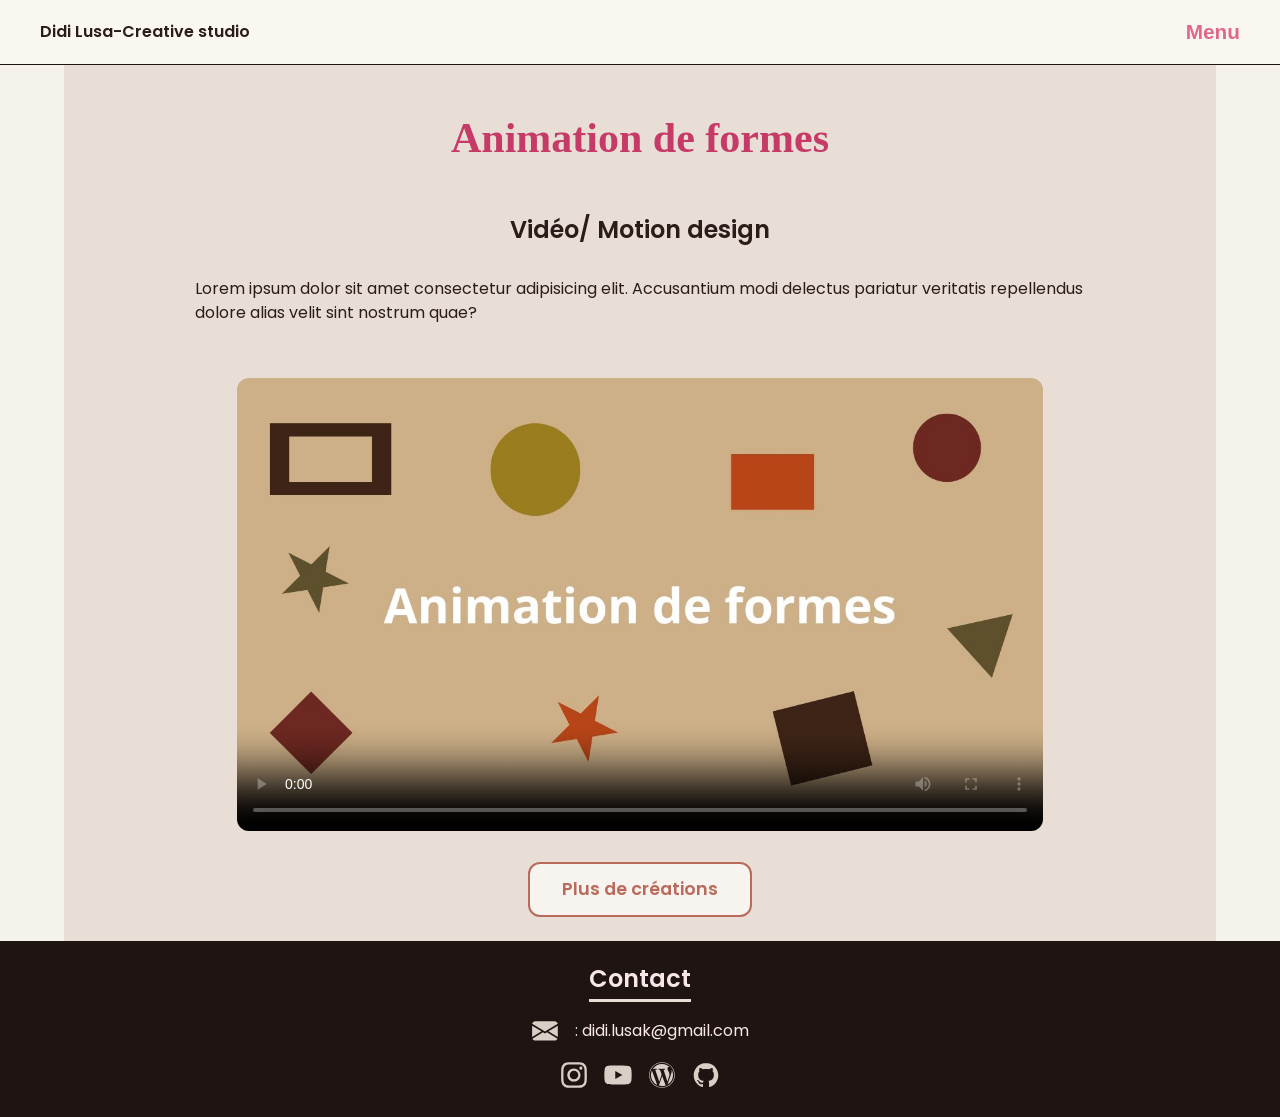
==== animation.html @ 0c603fc9 "modification du 13 mai Modification de la page index, ajout des pages portfolio, atelier de géné, an" ====
<!DOCTYPE html>
<html lang="en">

<head>
    <meta charset="UTF-8">
    <meta name="viewport" content="width=device-width, initial-scale=1.0">
    <title>Didi Lusa-Creative studio</title>
    <link rel="stylesheet" href="./src/style.css">
</head>

<body>
    <header class="flex">
        <a href="index.html#portfolio" class="logo">Didi Lusa-Creative studio</a>
        <button id="menu-btn">Menu</button>
        <nav id="nav">
            <ul class="primary-nav">
                <li><a href="index.html">Accueil</a></li>
                <li><a href="index.html#about">A propos</a></li>
                <li><a href="portfolio.html">Mes créations</a></li>
                <li><a href="index.html#services">Mes services</a></li>
                <li><a href="#contact">Me contacter</a></li>
            </ul>
        </nav>
    </header>
    <main>
        <section class="section-projet">
            <div class="projet ">
                <h1 class="text-center">Animation de formes</h1>
                <h2 class="text-center">Vidéo/ Motion design</h2>
                <div class="txt-projet ">
                    <p>Lorem ipsum dolor sit amet consectetur adipisicing elit.
                        Accusantium modi delectus pariatur veritatis repellendus dolore alias velit sint nostrum quae?
                    </p>
                </div>

                <div class="block-video">
                    <video controls preload="metadata" poster="src/img/animation.jpg">
                        <source src="src/videos/animation.mp4" type="video/mp4">
                        Votre navigateur ne supporte pas la vidéo.
                </div>
                <div class="block-center">
                    <a href="index.html#portfolio" class="btn-primary">Plus de créations</a>
                </div>
            </div>
        </section>
    </main>
    <footer id="contact">
        <h3>Contact</h3>
        <div class="footer-contact flex">
            <img src="./src/img/mail.svg" alt="" class="footer-icon">
            <p>: didi.lusak@gmail.com</p>
        </div>
        <div class="footer-contact flex">
            <a href="https://www.instagram.com/didi_lusa/"><img src="./src/img/instagram.svg" alt=""
                    class="footer-icon"></a>
            <a href="https://www.youtube.com/@Didislaraconte"><img src="./src/img/youtube.svg" alt=""
                    class="footer-icon"></a>
            <a href="https://didislaraconte.wordpress.com/"><img src="./src/img/wordpress.svg" alt=""
                    class="footer-icon"></a>
            <a href="https://github.com/didilusaStudio"><img src="./src/img/github.svg" alt="" class="footer-icon"></a>
        </div>

    </footer>
    <script src="./src/minimal.js"></script>
</body>

</html>
---- src/style.css ----
@font-face {
  font-family: "Montserrat";
  src: url("./fonts/Montserrat-VariableFont_wght.ttf") format("truetype");
  font-weight: 100 900;
  font-style: normal;
}

@font-face {
  font-family: "Montserrat";
  src: url("./fonts/Montserrat-Italic-VariableFont_wght.ttf") format("truetype");
  font-weight: 100 900;
  font-style: italic;
}

@font-face {
  font-family: "Mochiy One";
  src: url("./fonts/MochiyPopOne-Regular.ttf") format("truetype");
  font-weight: normal;
  font-style: normal;
}

@font-face {
  font-family: "Poppins";
  src: url("./fonts/poppins/Poppins-Light.ttf") format("truetype");
  font-weight: 300;
  font-style: normal;
}

@font-face {
  font-family: "Poppins";
  src: url("./fonts/poppins/Poppins-Regular.ttf") format("truetype");
  font-weight: 400;
  font-style: normal;
}

@font-face {
  font-family: "Poppins";
  src: url("./fonts/poppins/Poppins-Medium.ttf") format("truetype");
  font-weight: 500;
  font-style: normal;
}

@font-face {
  font-family: "Poppins";
  src: url("./fonts/poppins/Poppins-SemiBold.ttf") format("truetype");
  font-weight: 600;
  font-style: normal;
}

* {
  margin: 0;
  padding: 0;
  box-sizing: border-box;
}

html {
  scroll-behavior: smooth;
}

img,
picture {
  max-width: 100%;
  display: block;
  height: auto;
}

body {
  text-rendering: optimizeSpeed;
  overflow-x: hidden;
  font-family: 'Poppins', sans-serif;
  font-weight: 400;
  background: #F5F1EB;
  color: #2a1c19;
  line-height: 1.5;
  text-rendering: optimizeSpeed;
   display: flex;
  flex-direction: column;
  min-height: 100vh;
  margin: 0;
}

main {
  width: 100%;
  flex: 1;
}
.brun{
  background-color: #5a4a3f;
}
.beige{
  background-color: #E8DED6;
}

.flex {
  display: flex;
}

.grid {
  display: grid;
}

/* section {
  min-height: 90vh;
} */

.text-center,
.block-center {
  text-align: center;
  display: flex;
  justify-content: center;
}

.block-center {
  gap: 2em;
  margin:0.5em 0 1.5em;

}

a {
  text-decoration: none;
  font-weight: 600;
  color: #2a1c19;
}

.btn {
  display: inline-block;
  background-color: #c63a67;
  color: #F7F3EE;
  padding: clamp(6px, 1.5vw, 12px) clamp(18px, 4vw, 32px);
  border: none;
  border-radius: 12px;
  font-weight: 600;
  text-decoration: none;
  font-size: clamp(0.9rem, 2.5vw, 1.1rem);
  transition: transform .2s ease;

}

.btn-cta {
  display: inline-block;
  background-color: #F7F3EE;
  color: #c63a67;
  padding: clamp(6px, 1.5vw, 12px) clamp(18px, 4vw, 32px);
  border: 2px solid #c63a67;
  border-radius: 12px;
  font-weight: 600;
  text-decoration: none;
  font-size: clamp(0.9rem, 2.5vw, 1.1rem);
  transition: transform .2s ease;

}

.btn-primary {
  display: inline-block;
  background-color: #F7F3EE;
  color: #b96a5b;
  padding: clamp(6px, 1.5vw, 12px) clamp(18px, 4vw, 32px);
  border: 2px solid #b96a5b;
  border-radius: 12px;
  font-weight: 600;
  text-decoration: none;
  font-size: clamp(0.9rem, 2.5vw, 1.1rem);
  transition: transform .2s ease;

}

.btn-primary:hover {
  transform: translateY(-2px);
}

/* Hover élégant */
.btn:hover,
.btn-cta:hover {
  transform: translateY(-2px);
  box-shadow: 0 8px 20px rgba(198, 58, 103, 0.25);
}

h1 {
  font-family: 'Mochiy One';
  color: #c63a67;
  font-size: clamp(28px, 6vw, 42px);
}

h2,
h3,
h4 {
  font-family: 'Poppins', sans-serif;
  font-weight: 600;
}

/*------------------HEADER--------------------*/
header {
  width: 100%;
  padding: 20px 40px;
  justify-content: space-between;
  background-color: #FAF6F0;
  border-bottom: 1px solid #1e1412;
}

.logo {
  text-decoration: none;
  font-weight: 600;
}

#menu-btn {
  background: none;
  border: none;
  font-size: 1.3rem;
  font-weight: 600;
  color: #E0688D;
  cursor: pointer;
}

nav {
  position: fixed;
  top: 0;
  left: 0;
  height: 100vh;
  background-color: #FAF6F0;
  justify-content: center;
  align-items: center;
  z-index: 1000;
  transform: translateX(-100%);
  transition: transform 0.3s ease-out;
}

nav.open {
  transform: translateX(0%);
  width: 60%;
}

.primary-nav {
  display: flex;
  flex-direction: column;
  gap: 2em;
  align-items: center;
  width: 100%;
  padding: 5em 0;
}

.primary-nav li {
  list-style: none;
}

.primary-nav a {
  text-decoration: none;
  color: #000;
  font-size: 1.5rem;
}

.header-logo {
  width: 250px;
}

/*------------------LE FOOTER-----------------*/
footer {
  width: 100%;
  padding: 20px;
  display: flex;
  flex-direction: column;
  align-items: center;
  background-color: #1e1412;
  color: #f8e6ea;
}

footer h2,
footer h3 {
  color: #f8e6ea;
}

footer h3 {
  font-size: clamp(20px, 6vw, 24px);
  ;
  text-decoration: 3px #e8ded6 solid underline;
  text-underline-offset: 0.5em;
  margin: 0 0 0.5em;
}

.footer-contact {
  width: 100%;
  display: flex;
  justify-content: center;
  align-items: center;
  gap: 1em;
  margin: 0.5em 0;
}

.footer-icon {
  width: 28px;
  height: 28px;
  color: #E8DED6;
}

/*---------------------LA SECTION HERO-----------------*/
.hero {
  width: 100%;
  display: flex;
  flex-direction: column;
  justify-content: center;
  align-items: center;
  padding: 80px 120px;
  min-height: 90vh;
  background-image: url(./img/bckgHero.png);
  background-repeat: repeat;
}

.hero-content {
  padding: 2em 3em;
  background-color: #FAF6F0;
  border-radius: 20px;
  box-shadow: 0 10px 50px rgba(30, 20, 18, 0.25);
}

.hero-content h1 {
  font-family: 'Mochiy One', sans-serif;
  font-size: clamp(28px, 6vw, 42px);
  line-height: 1.1;
  margin: 0 0 20px;
}

.subtitle {
  font-size: 1.1rem;
  font-weight: 500;
  margin: 20px 0 40px;
  max-width: 650px;
}

/*----------------------SECTION SERVICES---------------------*/
.services {
  border-top: #1e1412;
  width: 100%;
  display: flex;
  flex-direction: column;
  justify-content: center;
  align-items: center;
  background-color: #5a4a3f;
  padding: 2em 0;
}

.services h2 {
  color: #e8ded6;
  font-size: 36px;
  text-decoration: 3px #e8ded6 solid underline;
  text-underline-offset: 0.5em;

}

.services-content {
  width: 90%;
  padding: 2em;
  display: grid;
  gap: 1em;
  grid-template-columns: repeat(2, 1fr);
}

.block-services {
  background-color: #FAF6F0;
  margin: 1em 0;
  padding: 1em 2em;
  border-radius: 20px;
}

.block-services h3 {
  margin: 0.5em 0 0;
  font-size: clamp(16px, 6vw, 24px);
}

.block-services p {
  width: 90%;
  margin: 0.5em 0 0.8em;
}

/*----------------------SECTION PORTFOLIO---------------------*/
.portfolio {
  width: 100%;
  margin: 1em 0;
  display: flex;
  flex-direction: column;
  justify-content: center;
  align-items: center;
}

.portfolio h2 {
  font-size: clamp(24px, 6vw, 36px);
  text-decoration: 3px #2a1c19 solid underline;
  text-underline-offset: 0.5em;
  margin-bottom: 0.5em;
}

.portfolio-carousel {
  width: 90%;
  overflow: hidden;
  padding: 2em;
  position: relative;
}

.portfolio-content {
  width: 100%;
  gap: 2em;
  scroll-behavior: smooth;
  overflow-x: auto;
  padding: 1em 2em;
}

.portfolio-content::-webkit-scrollbar {
  display: none;
}

.block-portfolio {
  display: flex;
  flex-direction: column;
  align-items: center;
  min-width: calc(33.333% - 2em);
  /* 3 cartes visibles */
  background: #F7F3EE;
  border: 1px solid #b96a5b;
  box-shadow: 0 4px 12px rgba(0, 0, 0, 0.08);
  transition: transform .3s ease, box-shadow .3s ease;
}

.block-portfolio:hover {
  transform: translateY(-4px);
  box-shadow: 0 8px 20px rgba(0, 0, 0, 0.12);
}

.block-portfolio-txt {
  margin: 1em 0;
  text-align: center;
}

.block-portfolio p {
  color: #b96a5b;
  font-weight: 500;
  font-size: 0.9rem;
  /* margin-bottom: 1em; */
}

.block-portfolio a {
  display: inline-block;
  background-color: #b96a5b;
  color: #F7F3EE;
  padding: 4px 24px;
  border-radius: 12px;
  font-weight: 500;
  font-size: 0.9rem;
  margin: 1em 0;
}


.img-portfolio {
  width: fit-content;
  background: #E8DED6;
  border-radius: 12px;
}

.img-portfolio img {
  width: 100%;
  height: 100%;
  object-fit: cover;
}

/*----LES FLECHES DU CAROUSSEL-----*/
.prev,
.next {
  position: absolute;
  top: 50%;
  transform: translateY(-50%);
  background: #b96a5b;
  color: white;
  border: none;
  padding: .5em .8em;
  border-radius: 50%;
  cursor: pointer;
  font-size: 1.4rem;
}

.prev {
  left: 10px;
}

.next {
  right: 10px;
}

/*-----------------------SECTION ABOUT ---------------------------*/
.about {
  width: 100%;
  display: flex;
  flex-direction: column;
  justify-content: center;
  align-items: center;
  background-color: #e8ded6;
}

.about h2 {
  font-size: clamp(24px, 6vw, 36px);
  text-decoration: 3px #2a1c19 solid underline;
  text-underline-offset: 0.5em;
  margin: 1em 0;
}

.about-content {
  width: 90%;
  padding: 2em;
  display: grid;
  gap: 2em;
  grid-template-columns: 1fr 2fr;
}

.about-img {
  /* width: fit-content; */
  width: 100%;
  background: #E8DED6;
  padding: 0.5em;
  border-radius: 12px;
  border: 1px solid blue;
}

.about-img img {
  width: 100%;
  height: 100%;
  object-fit: cover;
}

.about-txt {
  padding: 1em;
}

.about-txt p {
  margin: 1em auto;
}

/*------------------------PAGE PROJET---------------*/
.section-projet{
  display: flex;
  flex-direction: column;
  align-items: center;
  width: 100%;
  min-height: 90vh;
 
} 
.projet {
  width: 90%;
  flex:1;
  background-color: #E8DED6;
}

.projet h1 {
  margin: 1em 0;
}

.img-projet-logo {
  width: 100%;
  margin: 0.5em 0 1em;
  background: #E8DED6;
  padding: 0.5em;
  border-radius: 12px;
}

.img-projet-logo img {
  width: 100%;
  border-radius: 12px;
  max-height: 350px;
  object-fit: cover;
}

.brand-name {
  color: #b96a5b;
  font-weight: 600;
}

.details {
  color: #b96a5b;
  font-style: italic;
}

.txt-projet {
  width: 80%;
  margin: 0.8em auto;
  padding: 1em;
}

.txt-projet p {
  margin: 0 auto 0.8em;
}
/*--------------IMAGES GRID-------*/
.grid-images {
  width: 100%;
  padding: 0.5em;
  display: grid;
  gap: 1.5em;
  grid-template-columns: 1fr 1fr;
  grid-template-rows: auto auto; 
}

/* Image du haut = occupe toute la largeur */
.grid-images .img3 {
  width: 100%;
  grid-column: 1 / 3;
}
.img-projet {
  width: fit-content;
  background: #E8DED6;
  padding: 0.5em;
  border-radius: 12px;
}

.img-projet img {
  width: 100%;
  border-radius: 12px;
  max-height: 450px;
  object-fit: cover;
}

/*-------------Videos projet------------*/
.block-video {
  width: 70%;
  margin: 1.5em auto;
  background: #E8DED6;
}
.block-video video {
  width: 100%;
  border-radius: 12px;
}
.video-projet{
  margin: 1em 0;
  padding: 1em;
  display: flex;
  justify-content: space-between;
  align-items: center;
  background-color: #F7F3EE;
  border-right: 1px solid #E8DED6;
  border-left: 1px solid #E8DED6;
}
.video-projet p{
  width: 50%;
}
.video-projet video{
  width: 40%;
}


@media (max-width: 1000px) {

  .portfolio-carousel,
  .projets {
    width: 90%;
  }

  .block-portfolio {
    min-width: calc(50% - 1.5em);
  }

  .footer {
    padding: 20px;
  }

  .txt-projets {
    width: 80%;

  }

  /*------------------------SECTION ABOUT-----------------------*/
  .about-content {
    grid-template-columns: 1fr;
    /* 1 colonne */
    padding: 1.5em;
  }

  .about-img {
    width: 100%;
    max-width: 350px;
    margin: 0 auto;
  }


  .about-txt {
    padding: 0.5em;
  }
/*----------------------PAGE PROJETS---------------------*/
  .img-projet-logo img {
  max-height: 250px;
 
}
.img-projet img {
  max-height: 300px;
}

}

@media (max-width: 768px) {

  #menu-btn {
    font-size: 1.2rem;
  }

  .hero {
    padding: 1em;
  }

  .hero-content {
    width: 90%;
    padding: 1em;
  }

  .hero-content h1 {
    font-size: 36px;
  }

  .subtitle {
    font-size: 18px;
    margin: 20px 0 32px;
    width: 100%;

  }

  .btn {
    width: auto;
    text-align: center;
  }

  /*---------- SERVICES-------*/
  .services-content {
    width: 90%;
    gap: 1.5em;
    grid-template-columns: 1fr;

  }

  /*--------PORTFOLIO----------*/
  .block-portfolio {
    min-width: 100%;
  }

  /*----------------------SECTION ABOUT---------------------*/
  .about-content {
    width: 90%;
    padding: 1em;
  }

  .about-txt p {
    font-size: clamp(0.9rem, 3.5vw, 1rem);
    line-height: 1.5;
  }

  /*-------------PAGE PROJETS-----------*/
  .txt-projet {
  width: 100%;
  }
  .grid-images {
    grid-template-columns: 1fr;
  }

  .grid-images .img3 {
    grid-column: 1;
  }


  .img-projet-logo img {
  max-height: 150px;
 
}
.img-projet img {
  max-height: 330px;
}
.video-projet{
  flex-direction: column;
  gap: 2em;
}
.video-projet p,
.video-projet video{
  width: 100%;
}




}
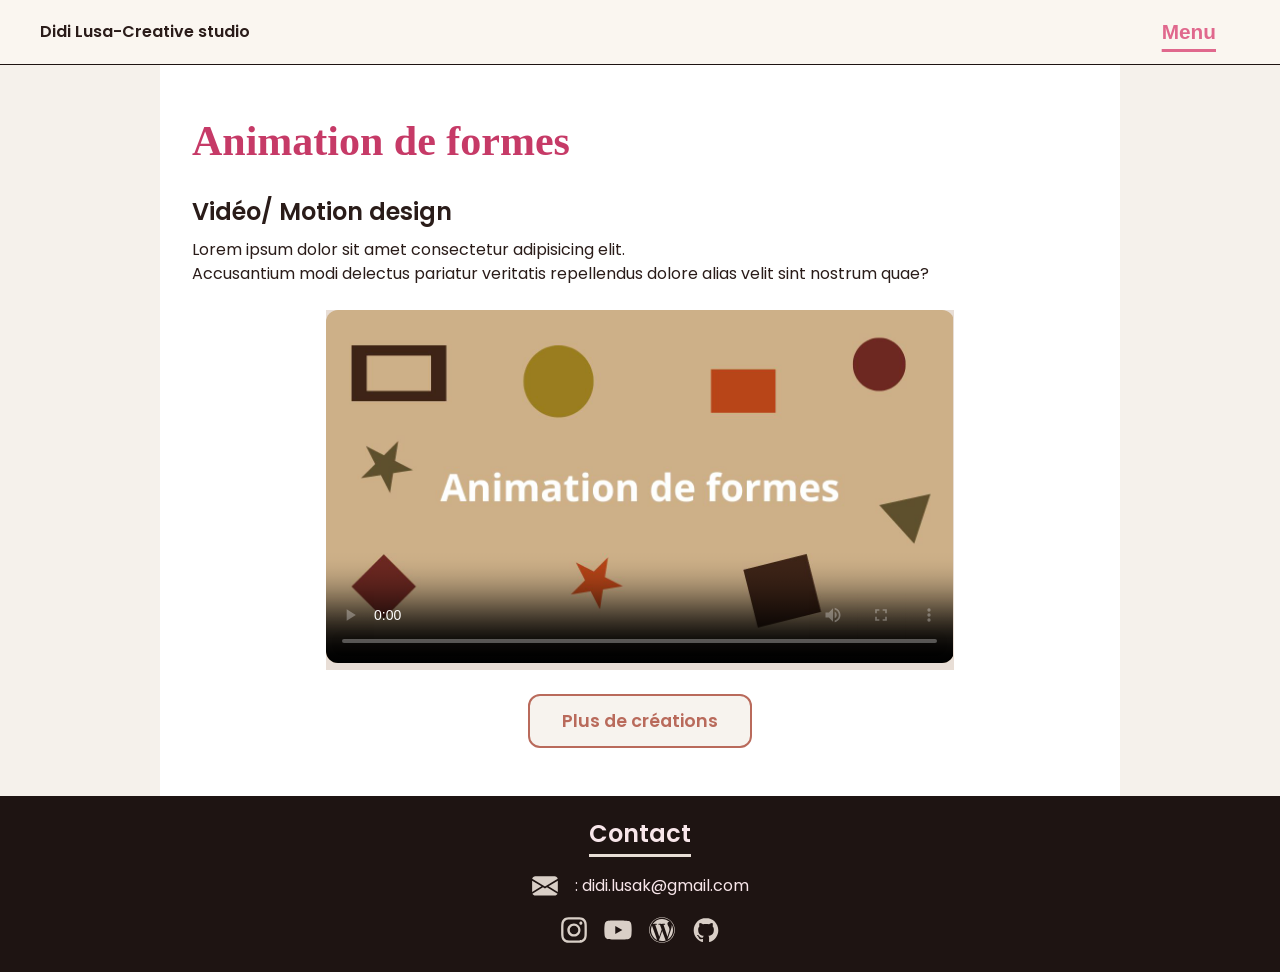
==== commit 7499b812: "Modification page projet Amélioration de la structure des pages" ====
--- a/animation.html
+++ b/animation.html
@@ -24,23 +24,19 @@
     </header>
     <main>
         <section class="section-projet">
-            <div class="projet ">
-                <h1 class="text-center">Animation de formes</h1>
-                <h2 class="text-center">Vidéo/ Motion design</h2>
-                <div class="txt-projet ">
-                    <p>Lorem ipsum dolor sit amet consectetur adipisicing elit.
-                        Accusantium modi delectus pariatur veritatis repellendus dolore alias velit sint nostrum quae?
-                    </p>
-                </div>
-
-                <div class="block-video">
-                    <video controls preload="metadata" poster="src/img/animation.jpg">
-                        <source src="src/videos/animation.mp4" type="video/mp4">
-                        Votre navigateur ne supporte pas la vidéo.
-                </div>
-                <div class="block-center">
-                    <a href="index.html#portfolio" class="btn-primary">Plus de créations</a>
-                </div>
+            <h1>Animation de formes</h1>
+            <h2>Vidéo/ Motion design</h2>
+            <p>Lorem ipsum dolor sit amet consectetur adipisicing elit. <br>
+                Accusantium modi delectus pariatur veritatis repellendus dolore alias velit sint nostrum quae?
+            </p>
+            <div class="block-video">
+                <video controls preload="metadata" poster="src/img/animation.jpg">
+                    <source src="src/videos/animation.mp4" type="video/mp4">
+                    Votre navigateur ne supporte pas la vidéo.
+            </div>
+            <div class="block-center">
+                <a href="index.html#portfolio" class="btn-primary">Plus de créations</a>
+            </div>
             </div>
         </section>
     </main>
--- a/src/style.css
+++ b/src/style.css
@@ -73,20 +73,22 @@
   color: #2a1c19;
   line-height: 1.5;
   text-rendering: optimizeSpeed;
-   display: flex;
+  display: flex;
   flex-direction: column;
-  min-height: 100vh;
+  min-height: 100svh;
   margin: 0;
 }
 
 main {
-  width: 100%;
+  width: auto;
   flex: 1;
 }
-.brun{
+
+.brun {
   background-color: #5a4a3f;
 }
-.beige{
+
+.beige {
   background-color: #E8DED6;
 }
 
@@ -97,10 +99,6 @@
 .grid {
   display: grid;
 }
-
-/* section {
-  min-height: 90vh;
-} */
 
 .text-center,
 .block-center {
@@ -111,7 +109,7 @@
 
 .block-center {
   gap: 2em;
-  margin:0.5em 0 1.5em;
+  margin: 0.5em 0 1.5em;
 
 }
 
@@ -207,25 +205,27 @@
   font-size: 1.3rem;
   font-weight: 600;
   color: #E0688D;
+  text-decoration: 3px #E0688D solid underline;
+  text-underline-offset: 0.5em;
   cursor: pointer;
+  right: 5%;
+  position: fixed;
+  z-index: 9999;
+
 }
 
 nav {
   position: fixed;
-  top: 0;
-  left: 0;
-  height: 100vh;
+  height: 100svh;
+  inset: 0 0 0 30%;
   background-color: #FAF6F0;
-  justify-content: center;
-  align-items: center;
   z-index: 1000;
-  transform: translateX(-100%);
-  transition: transform 0.3s ease-out;
+  transform: translateX(100%);
+  transition: transform 350ms ease-in;
 }
 
 nav.open {
   transform: translateX(0%);
-  width: 60%;
 }
 
 .primary-nav {
@@ -298,7 +298,7 @@
   justify-content: center;
   align-items: center;
   padding: 80px 120px;
-  min-height: 90vh;
+  min-height: 90svh;
   background-image: url(./img/bckgHero.png);
   background-repeat: repeat;
 }
@@ -530,37 +530,18 @@
 }
 
 /*------------------------PAGE PROJET---------------*/
-.section-projet{
-  display: flex;
-  flex-direction: column;
-  align-items: center;
-  width: 100%;
-  min-height: 90vh;
- 
-} 
-.projet {
-  width: 90%;
-  flex:1;
-  background-color: #E8DED6;
-}
-
-.projet h1 {
-  margin: 1em 0;
-}
-
-.img-projet-logo {
-  width: 100%;
-  margin: 0.5em 0 1em;
-  background: #E8DED6;
-  padding: 0.5em;
-  border-radius: 12px;
-}
-
-.img-projet-logo img {
-  width: 100%;
-  border-radius: 12px;
-  max-height: 350px;
-  object-fit: cover;
+.section-projet {
+  width: 75%;
+  margin: 0 auto;
+  padding: 1.5em 2em;
+  background-color: #ffffff;
+}
+
+.section-projet h1 {
+  margin: 0.5em 0;
+}
+.section-projet p{
+  margin: 0.5em 0;
 }
 
 .brand-name {
@@ -573,15 +554,7 @@
   font-style: italic;
 }
 
-.txt-projet {
-  width: 80%;
-  margin: 0.8em auto;
-  padding: 1em;
-}
-
-.txt-projet p {
-  margin: 0 auto 0.8em;
-}
+
 /*--------------IMAGES GRID-------*/
 .grid-images {
   width: 100%;
@@ -589,7 +562,7 @@
   display: grid;
   gap: 1.5em;
   grid-template-columns: 1fr 1fr;
-  grid-template-rows: auto auto; 
+  grid-template-rows: auto auto;
 }
 
 /* Image du haut = occupe toute la largeur */
@@ -597,6 +570,7 @@
   width: 100%;
   grid-column: 1 / 3;
 }
+
 .img-projet {
   width: fit-content;
   background: #E8DED6;
@@ -617,11 +591,13 @@
   margin: 1.5em auto;
   background: #E8DED6;
 }
+
 .block-video video {
   width: 100%;
   border-radius: 12px;
 }
-.video-projet{
+
+.video-projet {
   margin: 1em 0;
   padding: 1em;
   display: flex;
@@ -631,10 +607,12 @@
   border-right: 1px solid #E8DED6;
   border-left: 1px solid #E8DED6;
 }
-.video-projet p{
+
+.video-projet p {
   width: 50%;
 }
-.video-projet video{
+
+.video-projet video {
   width: 40%;
 }
 
@@ -676,14 +654,16 @@
   .about-txt {
     padding: 0.5em;
   }
-/*----------------------PAGE PROJETS---------------------*/
+
+  /*----------------------PAGE PROJETS---------------------*/
   .img-projet-logo img {
-  max-height: 250px;
- 
-}
-.img-projet img {
-  max-height: 300px;
-}
+    max-height: 250px;
+
+  }
+
+  .img-projet img {
+    max-height: 300px;
+  }
 
 }
 
@@ -744,8 +724,9 @@
 
   /*-------------PAGE PROJETS-----------*/
   .txt-projet {
-  width: 100%;
-  }
+    width: 100%;
+  }
+
   .grid-images {
     grid-template-columns: 1fr;
   }
@@ -756,20 +737,23 @@
 
 
   .img-projet-logo img {
-  max-height: 150px;
- 
-}
-.img-projet img {
-  max-height: 330px;
-}
-.video-projet{
-  flex-direction: column;
-  gap: 2em;
-}
-.video-projet p,
-.video-projet video{
-  width: 100%;
-}
+    max-height: 150px;
+
+  }
+
+  .img-projet img {
+    max-height: 330px;
+  }
+
+  .video-projet {
+    flex-direction: column;
+    gap: 2em;
+  }
+
+  .video-projet p,
+  .video-projet video {
+    width: 100%;
+  }
 
 
 
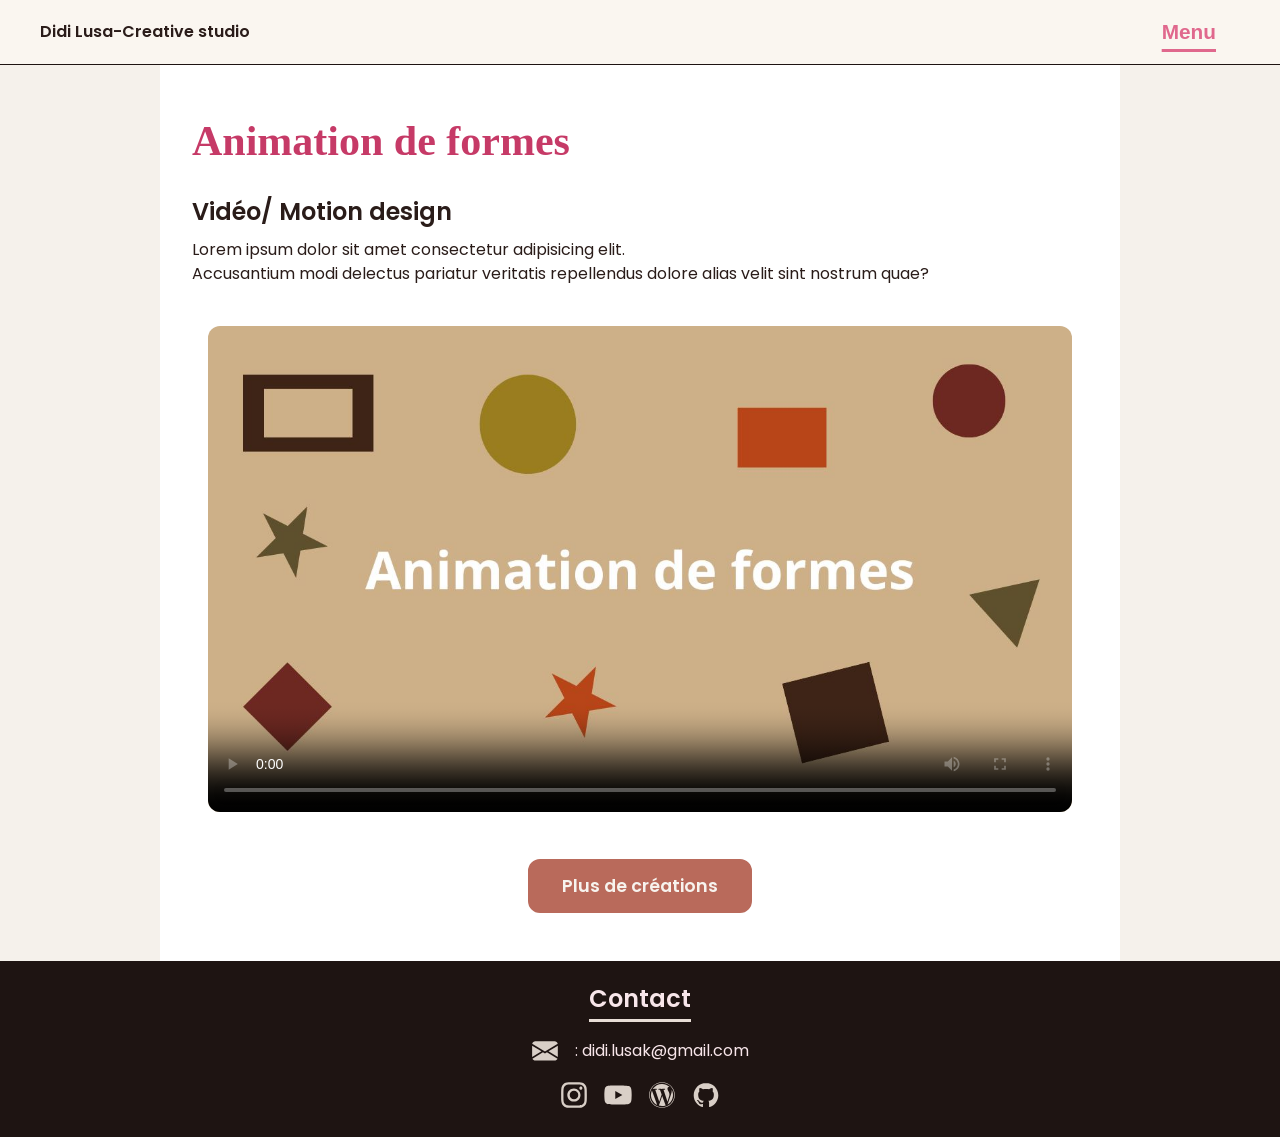
==== commit b63aafda: "modifications des liens index" ====
--- a/animation.html
+++ b/animation.html
@@ -10,7 +10,7 @@
 
 <body>
     <header class="flex">
-        <a href="index.html#portfolio" class="logo">Didi Lusa-Creative studio</a>
+        <a href="index.html" class="logo">Didi Lusa-Creative studio</a>
         <button id="menu-btn">Menu</button>
         <nav id="nav">
             <ul class="primary-nav">
--- a/src/style.css
+++ b/src/style.css
@@ -149,8 +149,8 @@
 
 .btn-primary {
   display: inline-block;
-  background-color: #F7F3EE;
-  color: #b96a5b;
+  background-color: #b96a5b;
+  color: #F7F3EE;
   padding: clamp(6px, 1.5vw, 12px) clamp(18px, 4vw, 32px);
   border: 2px solid #b96a5b;
   border-radius: 12px;
@@ -444,12 +444,25 @@
   font-size: 0.9rem;
   margin: 1em 0;
 }
-
+.block-portfolio .h3_center{
+  position: absolute;
+  top: 30%;
+}
 
 .img-portfolio {
   width: fit-content;
   background: #E8DED6;
   border-radius: 12px;
+  position: relative;
+}
+.img-portfolio h3{
+  position: absolute;
+  font-size: 1.5rem;
+  padding: 0.5em 0;
+  text-align: center;
+  width: 100%;
+  top:40%;
+  background-color: #F7F3EE;
 }
 
 .img-portfolio img {
@@ -512,7 +525,6 @@
   background: #E8DED6;
   padding: 0.5em;
   border-radius: 12px;
-  border: 1px solid blue;
 }
 
 .about-img img {
@@ -554,7 +566,6 @@
   font-style: italic;
 }
 
-
 /*--------------IMAGES GRID-------*/
 .grid-images {
   width: 100%;
@@ -587,33 +598,12 @@
 
 /*-------------Videos projet------------*/
 .block-video {
-  width: 70%;
   margin: 1.5em auto;
-  background: #E8DED6;
-}
-
+  padding: 1em;
+}
 .block-video video {
   width: 100%;
   border-radius: 12px;
-}
-
-.video-projet {
-  margin: 1em 0;
-  padding: 1em;
-  display: flex;
-  justify-content: space-between;
-  align-items: center;
-  background-color: #F7F3EE;
-  border-right: 1px solid #E8DED6;
-  border-left: 1px solid #E8DED6;
-}
-
-.video-projet p {
-  width: 50%;
-}
-
-.video-projet video {
-  width: 40%;
 }
 
 
@@ -710,7 +700,9 @@
   .block-portfolio {
     min-width: 100%;
   }
-
+  .img-portfolio h3{
+  font-size: 1.2rem;
+}
   /*----------------------SECTION ABOUT---------------------*/
   .about-content {
     width: 90%;
@@ -723,6 +715,10 @@
   }
 
   /*-------------PAGE PROJETS-----------*/
+  .section-projet {
+    width: 90%;
+    padding: 2em 1em;
+  }
   .txt-projet {
     width: 100%;
   }
@@ -745,15 +741,7 @@
     max-height: 330px;
   }
 
-  .video-projet {
-    flex-direction: column;
-    gap: 2em;
-  }
-
-  .video-projet p,
-  .video-projet video {
-    width: 100%;
-  }
+  
 
 
 
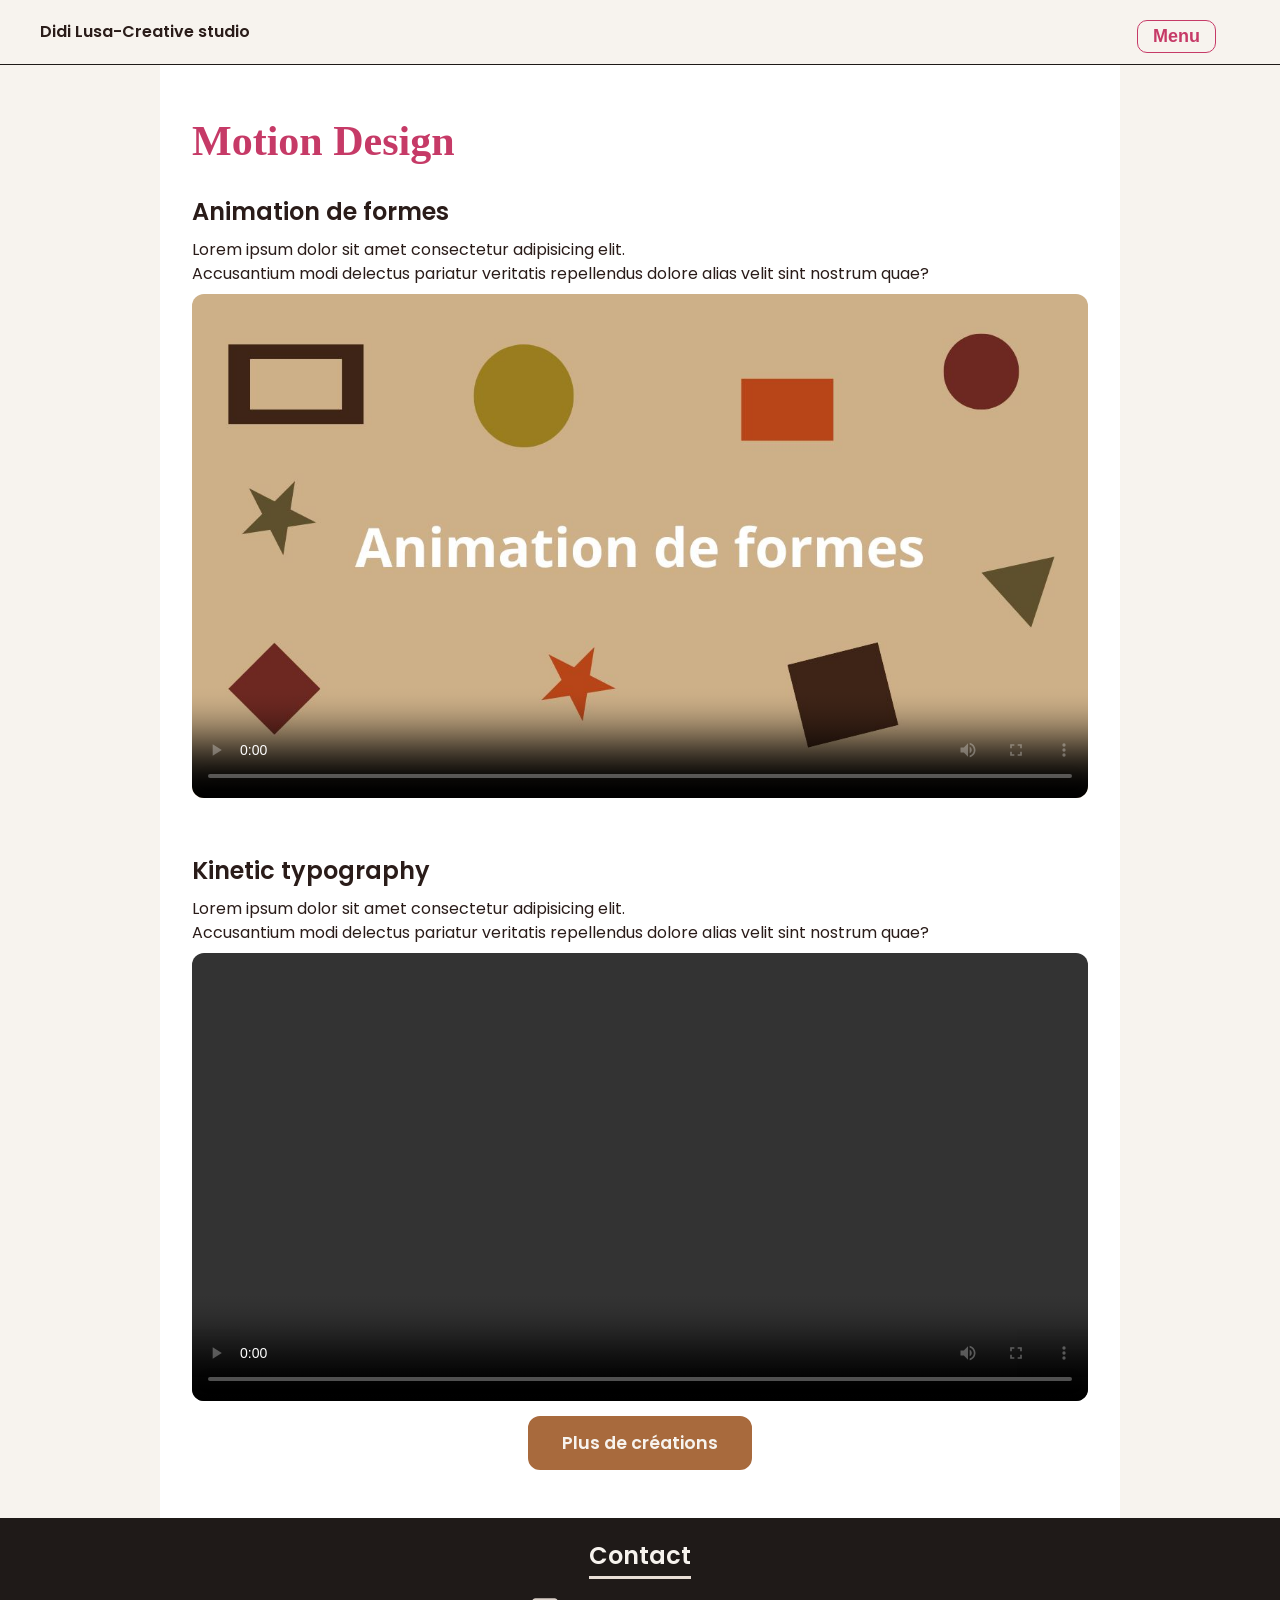
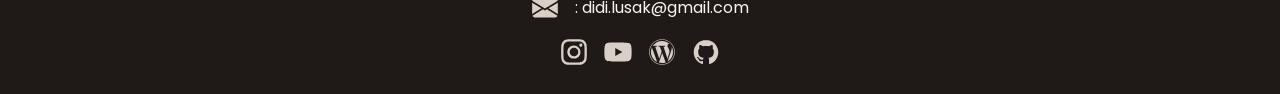
==== commit f9b3904d: "Nouvel page animation" ====
--- a/animation.html
+++ b/animation.html
@@ -15,17 +15,17 @@
         <nav id="nav">
             <ul class="primary-nav">
                 <li><a href="index.html">Accueil</a></li>
-                <li><a href="index.html#about">A propos</a></li>
-                <li><a href="portfolio.html">Mes créations</a></li>
+                <li><a href="index.html#about">À propos</a></li>
+                <li id="active-link"><a href="portfolio.html">Mes créations</a></li>
                 <li><a href="index.html#services">Mes services</a></li>
                 <li><a href="#contact">Me contacter</a></li>
             </ul>
         </nav>
     </header>
     <main>
-        <section class="section-projet">
-            <h1>Animation de formes</h1>
-            <h2>Vidéo/ Motion design</h2>
+        <section class="section-projet" id="animation">
+            <h1>Motion Design</h1>
+            <h2>Animation de formes</h2>
             <p>Lorem ipsum dolor sit amet consectetur adipisicing elit. <br>
                 Accusantium modi delectus pariatur veritatis repellendus dolore alias velit sint nostrum quae?
             </p>
@@ -34,9 +34,19 @@
                     <source src="src/videos/animation.mp4" type="video/mp4">
                     Votre navigateur ne supporte pas la vidéo.
             </div>
+        </section>
+        <section class="section-projet" id="kinetic">
+            <h2>Kinetic typography</h2>
+            <p>Lorem ipsum dolor sit amet consectetur adipisicing elit. <br>
+                Accusantium modi delectus pariatur veritatis repellendus dolore alias velit sint nostrum quae?
+            </p>
+            <div class="block-video">
+                <video controls preload="metadata" poster="">
+                    <source src="src/videos/kinetic typography.mp4" type="video/mp4">
+                    Votre navigateur ne supporte pas la vidéo.
+            </div>
             <div class="block-center">
-                <a href="index.html#portfolio" class="btn-primary">Plus de créations</a>
-            </div>
+                <a href="./portfolio.html" class="btn-primary">Plus de créations</a>
             </div>
         </section>
     </main>
--- a/src/style.css
+++ b/src/style.css
@@ -47,6 +47,34 @@
   font-style: normal;
 }
 
+:root {
+  /* --- Couleurs principales (identité) --- */
+  --rose: #C63A67;
+  /* Accent principal, boutons primaires */
+  --brun: #2A1C19;
+  /* Texte principal, titres */
+
+  /* --- Couleurs secondaires (équilibre) --- */
+  --cuivre: #A86A3D;
+  /* Boutons secondaires, hover chauds */
+  --sauge: #9FA89A;
+  /* Neutre équilibrant, fonds doux */
+
+  /* --- Neutres & blancs structurants --- */
+  --blanc-pur: #FFFFFF;
+  /* Sections très lumineuses, contraste fort */
+  --ivoire: #F7F3EE;
+  /* Background principal du body */
+  --beige-sable: #E8DED6;
+  /* Sections secondaires */
+  --beige-grise: #DBd3C8;
+  /* Cartes, encarts, blocs */
+
+  /* --- Profondeur & ombres --- */
+  --brun-noirci: #1F1A18;
+  /* Ombres, bordures subtiles, contraste */
+}
+
 * {
   margin: 0;
   padding: 0;
@@ -69,8 +97,8 @@
   overflow-x: hidden;
   font-family: 'Poppins', sans-serif;
   font-weight: 400;
-  background: #F5F1EB;
-  color: #2a1c19;
+  background: var(--ivoire);
+  color: var(--brun);
   line-height: 1.5;
   text-rendering: optimizeSpeed;
   display: flex;
@@ -84,14 +112,6 @@
   flex: 1;
 }
 
-.brun {
-  background-color: #5a4a3f;
-}
-
-.beige {
-  background-color: #E8DED6;
-}
-
 .flex {
   display: flex;
 }
@@ -116,13 +136,13 @@
 a {
   text-decoration: none;
   font-weight: 600;
-  color: #2a1c19;
+  color: var(--brun);
 }
 
 .btn {
   display: inline-block;
-  background-color: #c63a67;
-  color: #F7F3EE;
+  background-color: var(--rose);
+  color: var(--ivoire);
   padding: clamp(6px, 1.5vw, 12px) clamp(18px, 4vw, 32px);
   border: none;
   border-radius: 12px;
@@ -136,9 +156,9 @@
 .btn-cta {
   display: inline-block;
   background-color: #F7F3EE;
-  color: #c63a67;
+  color: var(--rose);
   padding: clamp(6px, 1.5vw, 12px) clamp(18px, 4vw, 32px);
-  border: 2px solid #c63a67;
+  border: 2px solid var(--rose);
   border-radius: 12px;
   font-weight: 600;
   text-decoration: none;
@@ -149,10 +169,10 @@
 
 .btn-primary {
   display: inline-block;
-  background-color: #b96a5b;
+  background-color: var(--cuivre);
   color: #F7F3EE;
   padding: clamp(6px, 1.5vw, 12px) clamp(18px, 4vw, 32px);
-  border: 2px solid #b96a5b;
+  border: 2px solid var(--cuivre);
   border-radius: 12px;
   font-weight: 600;
   text-decoration: none;
@@ -174,7 +194,7 @@
 
 h1 {
   font-family: 'Mochiy One';
-  color: #c63a67;
+  color: var(--rose);
   font-size: clamp(28px, 6vw, 42px);
 }
 
@@ -190,8 +210,8 @@
   width: 100%;
   padding: 20px 40px;
   justify-content: space-between;
-  background-color: #FAF6F0;
-  border-bottom: 1px solid #1e1412;
+  background-color: var(--ivoire);
+  border-bottom: 1px solid var(--brun-noirci);
 }
 
 .logo {
@@ -200,13 +220,13 @@
 }
 
 #menu-btn {
-  background: none;
-  border: none;
-  font-size: 1.3rem;
+  background: var(--ivoire);
+  border: 1px solid var(--rose);
+  border-radius: 10px;
+  font-size: 1.125rem;
   font-weight: 600;
-  color: #E0688D;
-  text-decoration: 3px #E0688D solid underline;
-  text-underline-offset: 0.5em;
+  color: var(--rose);
+  padding: 5px 15px;
   cursor: pointer;
   right: 5%;
   position: fixed;
@@ -214,11 +234,16 @@
 
 }
 
+#active-link {
+  text-decoration: 3px var(--rose) solid underline;
+  text-underline-offset: 0.5em;
+}
+
 nav {
   position: fixed;
   height: 100svh;
   inset: 0 0 0 30%;
-  background-color: #FAF6F0;
+  background-color: var(--ivoire);
   z-index: 1000;
   transform: translateX(100%);
   transition: transform 350ms ease-in;
@@ -258,19 +283,18 @@
   display: flex;
   flex-direction: column;
   align-items: center;
-  background-color: #1e1412;
-  color: #f8e6ea;
+  background-color: var(--brun-noirci);
+  color: var(--ivoire);
 }
 
 footer h2,
 footer h3 {
-  color: #f8e6ea;
+  color: var(--ivoire);
 }
 
 footer h3 {
   font-size: clamp(20px, 6vw, 24px);
-  ;
-  text-decoration: 3px #e8ded6 solid underline;
+  text-decoration: 3px var(--beige-sable) solid underline;
   text-underline-offset: 0.5em;
   margin: 0 0 0.5em;
 }
@@ -287,7 +311,7 @@
 .footer-icon {
   width: 28px;
   height: 28px;
-  color: #E8DED6;
+  color: var(--beige-sable);
 }
 
 /*---------------------LA SECTION HERO-----------------*/
@@ -305,7 +329,7 @@
 
 .hero-content {
   padding: 2em 3em;
-  background-color: #FAF6F0;
+  background-color: var(--ivoire);
   border-radius: 20px;
   box-shadow: 0 10px 50px rgba(30, 20, 18, 0.25);
 }
@@ -326,20 +350,19 @@
 
 /*----------------------SECTION SERVICES---------------------*/
 .services {
-  border-top: #1e1412;
   width: 100%;
   display: flex;
   flex-direction: column;
   justify-content: center;
   align-items: center;
-  background-color: #5a4a3f;
+  background-color: var(--sauge);
   padding: 2em 0;
 }
 
 .services h2 {
-  color: #e8ded6;
+  color: #F5F1EB;
   font-size: 36px;
-  text-decoration: 3px #e8ded6 solid underline;
+  text-decoration: 3px var(--ivoire) solid underline;
   text-underline-offset: 0.5em;
 
 }
@@ -353,7 +376,7 @@
 }
 
 .block-services {
-  background-color: #FAF6F0;
+  background-color: var(--ivoire);
   margin: 1em 0;
   padding: 1em 2em;
   border-radius: 20px;
@@ -369,7 +392,7 @@
   margin: 0.5em 0 0.8em;
 }
 
-/*----------------------SECTION PORTFOLIO---------------------*/
+/*----------------------PAGE ACCUEIL SECTION PORTFOLIO---------------------*/
 .portfolio {
   width: 100%;
   margin: 1em 0;
@@ -381,7 +404,7 @@
 
 .portfolio h2 {
   font-size: clamp(24px, 6vw, 36px);
-  text-decoration: 3px #2a1c19 solid underline;
+  text-decoration: 3px var(--brun) solid underline;
   text-underline-offset: 0.5em;
   margin-bottom: 0.5em;
 }
@@ -412,7 +435,7 @@
   min-width: calc(33.333% - 2em);
   /* 3 cartes visibles */
   background: #F7F3EE;
-  border: 1px solid #b96a5b;
+  border: 1px solid var(--cuivre);
   box-shadow: 0 4px 12px rgba(0, 0, 0, 0.08);
   transition: transform .3s ease, box-shadow .3s ease;
 }
@@ -428,41 +451,42 @@
 }
 
 .block-portfolio p {
-  color: #b96a5b;
+  color: var(--brun);
   font-weight: 500;
   font-size: 0.9rem;
-  /* margin-bottom: 1em; */
 }
 
 .block-portfolio a {
   display: inline-block;
-  background-color: #b96a5b;
-  color: #F7F3EE;
+  background-color: var(--cuivre);
+  color: var(--ivoire);
   padding: 4px 24px;
   border-radius: 12px;
   font-weight: 500;
   font-size: 0.9rem;
   margin: 1em 0;
 }
-.block-portfolio .h3_center{
+
+.block-portfolio .h3_center {
   position: absolute;
   top: 30%;
 }
 
 .img-portfolio {
   width: fit-content;
-  background: #E8DED6;
+  background: var(--beige-sable);
   border-radius: 12px;
   position: relative;
 }
-.img-portfolio h3{
+
+.img-portfolio h3 {
   position: absolute;
   font-size: 1.5rem;
   padding: 0.5em 0;
   text-align: center;
   width: 100%;
-  top:40%;
-  background-color: #F7F3EE;
+  top: 40%;
+  background-color: var(--ivoire);
 }
 
 .img-portfolio img {
@@ -477,8 +501,8 @@
   position: absolute;
   top: 50%;
   transform: translateY(-50%);
-  background: #b96a5b;
-  color: white;
+  background: var(--cuivre);
+  color: var(--blanc-pur);
   border: none;
   padding: .5em .8em;
   border-radius: 50%;
@@ -501,12 +525,12 @@
   flex-direction: column;
   justify-content: center;
   align-items: center;
-  background-color: #e8ded6;
+  background-color: var(--beige-sable);
 }
 
 .about h2 {
   font-size: clamp(24px, 6vw, 36px);
-  text-decoration: 3px #2a1c19 solid underline;
+  text-decoration: 3px var(--brun) solid underline;
   text-underline-offset: 0.5em;
   margin: 1em 0;
 }
@@ -522,7 +546,7 @@
 .about-img {
   /* width: fit-content; */
   width: 100%;
-  background: #E8DED6;
+  background: var(--beige-sable);
   padding: 0.5em;
   border-radius: 12px;
 }
@@ -541,66 +565,135 @@
   margin: 1em auto;
 }
 
-/*------------------------PAGE PROJET---------------*/
+/*------------------------------PAGE PORTFOLIO ----------------------------------*/
+.projets {
+  width: 90%;
+  margin: 0 auto;
+  padding: 1em 2em;
+  background-color: var(--beige-sable);
+}
+
+.img-projets {
+  background: var(--beige-sable);
+  padding: 0.5em;
+  border-radius: 12px;
+}
+
+.img-projets img {
+  width: 100%;
+  max-height: 500px;
+  border-radius: 12px;
+  object-fit: cover;
+}
+
+.projet-portfolio {
+  display: grid;
+  gap: 2em;
+  grid-template-columns: repeat(3, 1fr);
+}
+
+.projet-portfolio-content h2 {
+  font-weight: 800;
+  padding: 0.5em 0 0;
+  color: var(--cuivre);
+  font-size: (1.2rem, 6vw, 2rem);
+}
+
+.projet-portfolio-content p {
+  font-weight: 300;
+  font-size: 0.9rem;
+}
+
+.menu-projet {
+  margin: 1em 0;
+}
+
+.menu-projet ul {
+  padding: 1em 0;
+  display: flex;
+  flex-wrap: wrap;
+  gap: 2em;
+  justify-content: center;
+}
+
+.menu-projet ul li {
+  list-style: none;
+  padding: 0.5em 0.9em;
+  border: 2px solid var(--cuivre);
+  border-radius: 12px;
+}
+
+
+
+/*------------------------SINGLE PAGE PROJET---------------*/
 .section-projet {
   width: 75%;
   margin: 0 auto;
   padding: 1.5em 2em;
-  background-color: #ffffff;
-}
-
+  background-color: var(--blanc-pur);
+}
+.block-projet h2{
+  margin: 1em 0 0.5em;
+}
+.block-projet-img,
+.img-projet{
+  width: 100%;
+  padding: 1em;
+  margin: 0 auto;
+  background: var(--blanc-pur);
+  border: 1px solid var(--brun-noirci);
+}
+.img-projet img{
+  width: 100%;
+  max-height: 450px;
+  object-fit: cover;
+}
+.block-projet-img img{
+  width: 100%;
+  object-fit: cover;
+}
 .section-projet h1 {
   margin: 0.5em 0;
 }
-.section-projet p{
+
+.section-projet p {
   margin: 0.5em 0;
 }
 
 .brand-name {
-  color: #b96a5b;
+  color: var(--cuivre);
   font-weight: 600;
 }
 
 .details {
-  color: #b96a5b;
+  color: var(--cuivre);
   font-style: italic;
 }
 
-/*--------------IMAGES GRID-------*/
-.grid-images {
+--------------IMAGES GRID-------
+/* .grid-images {
   width: 100%;
   padding: 0.5em;
   display: grid;
   gap: 1.5em;
   grid-template-columns: 1fr 1fr;
   grid-template-rows: auto auto;
-}
+} */
 
 /* Image du haut = occupe toute la largeur */
-.grid-images .img3 {
+/* .grid-images .img3 {
   width: 100%;
   grid-column: 1 / 3;
-}
-
-.img-projet {
-  width: fit-content;
-  background: #E8DED6;
-  padding: 0.5em;
-  border-radius: 12px;
-}
-
-.img-projet img {
-  width: 100%;
-  border-radius: 12px;
-  max-height: 450px;
-  object-fit: cover;
-}
+} */
+
+
 
 /*-------------Videos projet------------*/
 .block-video {
   margin: 1.5em auto;
   padding: 1em;
 }
+
 .block-video video {
   width: 100%;
   border-radius: 12px;
@@ -645,7 +738,7 @@
     padding: 0.5em;
   }
 
-  /*----------------------PAGE PROJETS---------------------*/
+  /*----------------------SINGLE PAGE PROJETS---------------------*/
   .img-projet-logo img {
     max-height: 250px;
 
@@ -653,6 +746,16 @@
 
   .img-projet img {
     max-height: 300px;
+  }
+
+  /*---------------------PAGE PROJETS-----------------*/
+  .projet-portfolio {
+    grid-template-columns: repeat(2, 1fr);
+  }
+
+  .menu-projet ul {
+    gap: 1em;
+    justify-content: flex-start;
   }
 
 }
@@ -700,9 +803,11 @@
   .block-portfolio {
     min-width: 100%;
   }
-  .img-portfolio h3{
-  font-size: 1.2rem;
-}
+
+  .img-portfolio h3 {
+    font-size: 1.2rem;
+  }
+
   /*----------------------SECTION ABOUT---------------------*/
   .about-content {
     width: 90%;
@@ -719,6 +824,7 @@
     width: 90%;
     padding: 2em 1em;
   }
+
   .txt-projet {
     width: 100%;
   }
@@ -741,7 +847,15 @@
     max-height: 330px;
   }
 
-  
+
+  /*---------------------PAGE PROJETS-----------------*/
+  .projet-portfolio {
+    grid-template-columns: 1fr;
+  }
+
+  .projets {
+    padding: 1em;
+  }
 
 
 
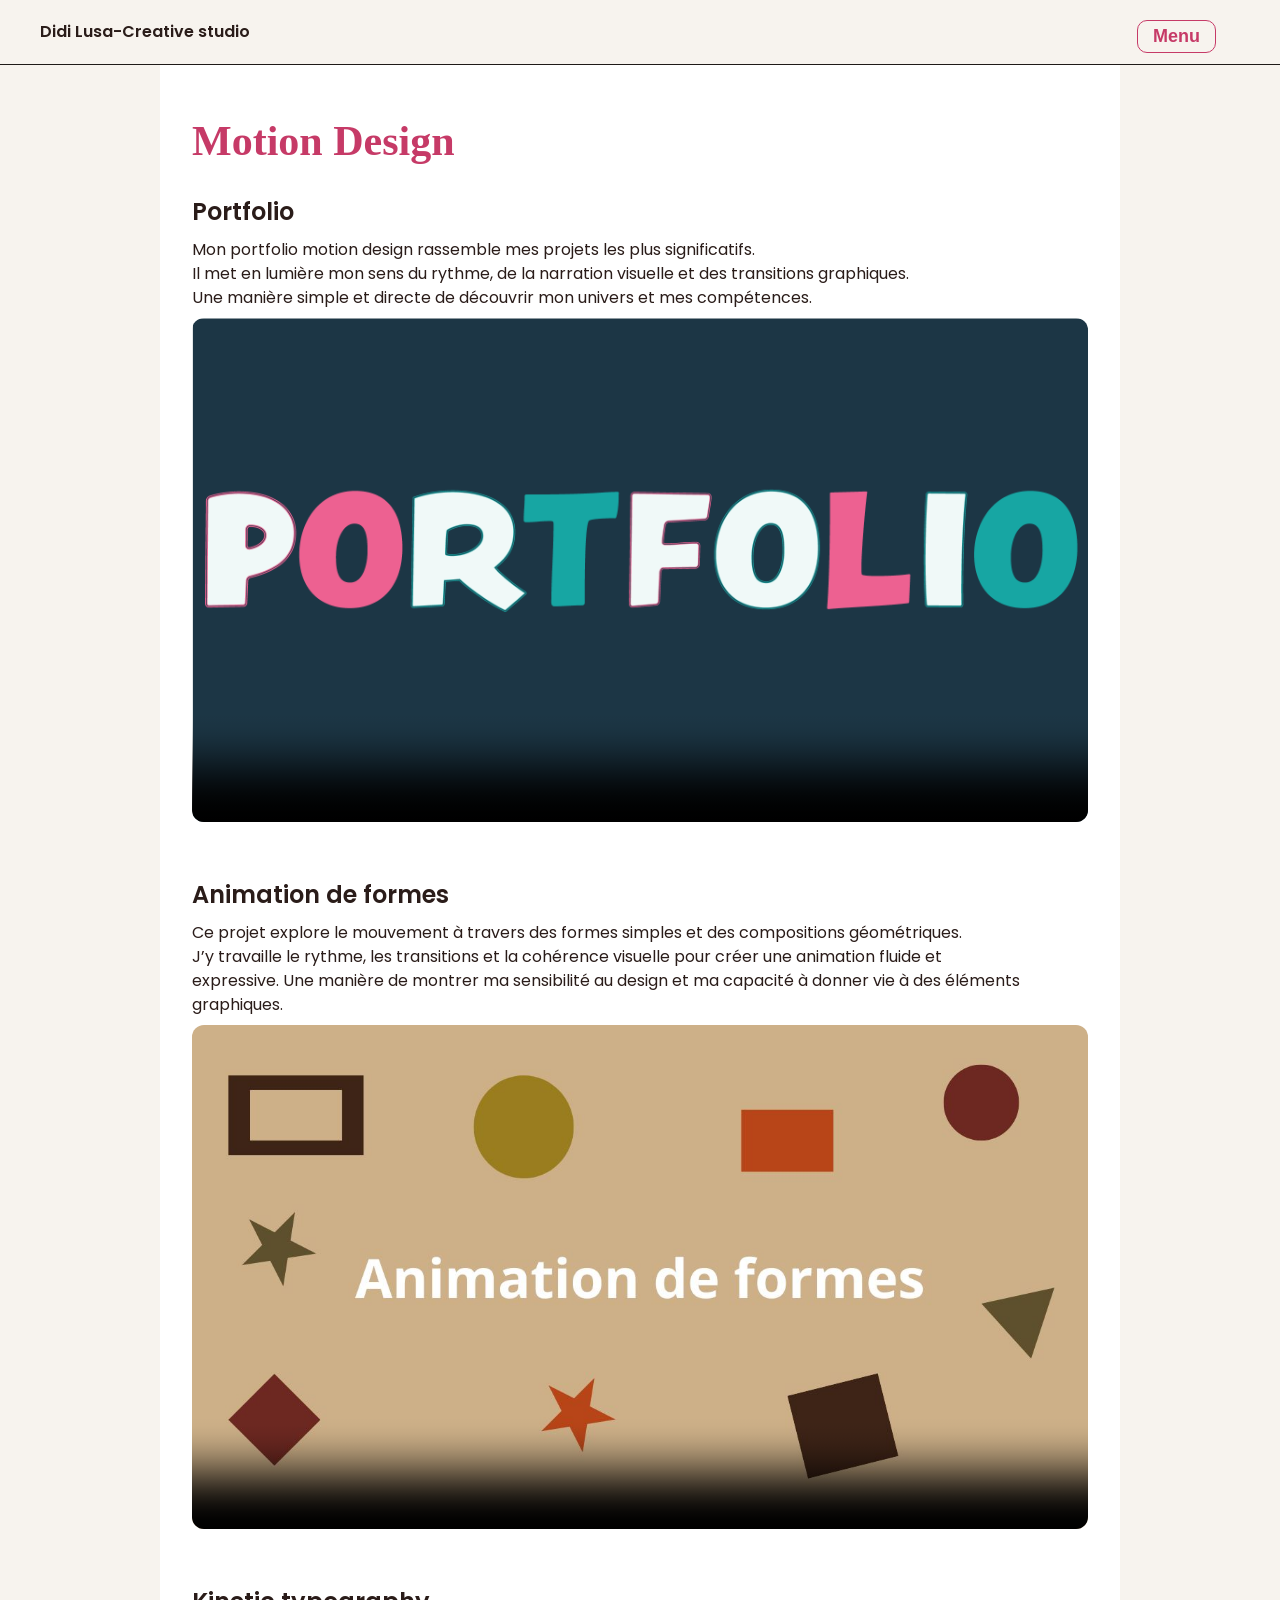
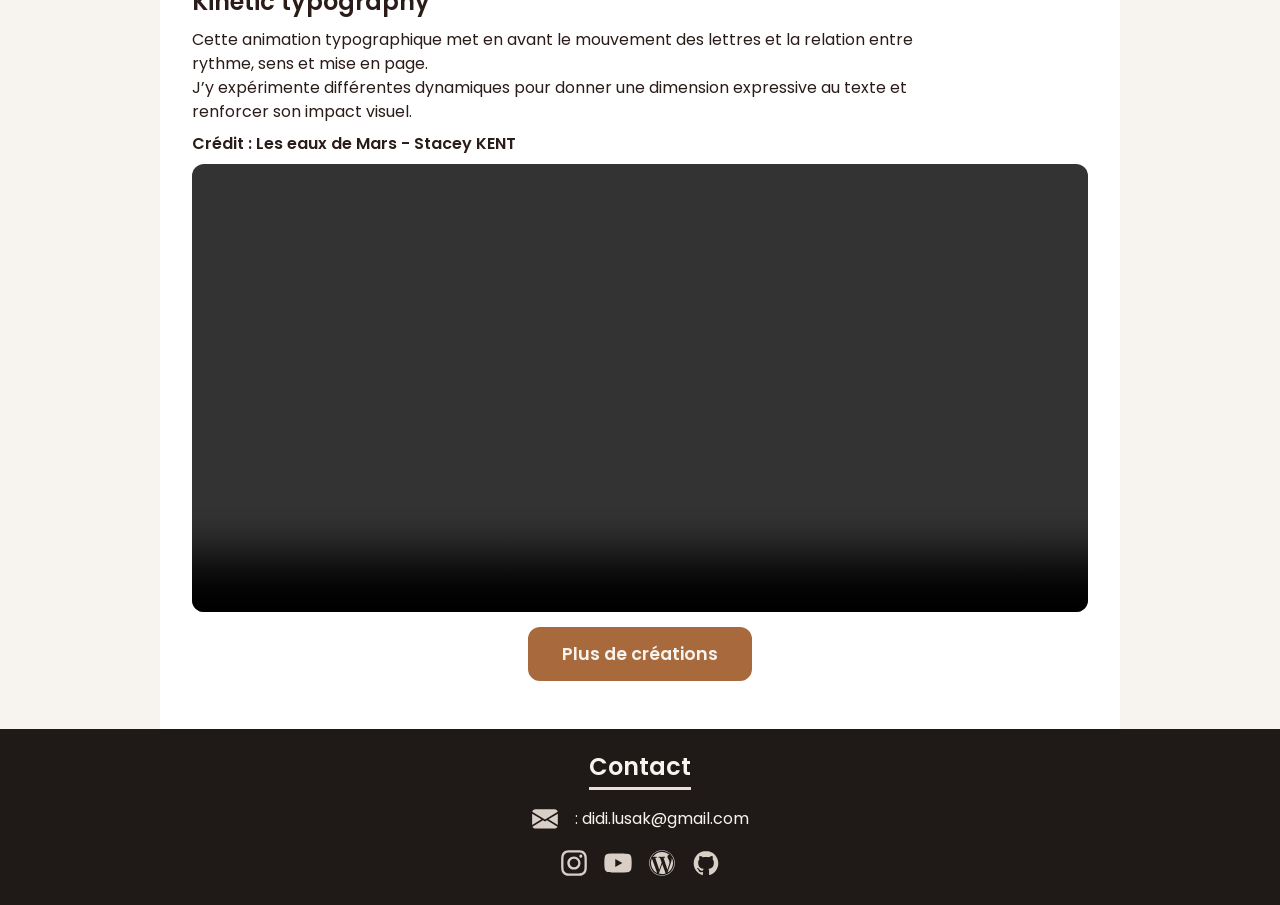
==== commit e5b10996: "amélioration de la page animation Ajout du projet portfolio, meilleur séparation des projets sur la " ====
--- a/animation.html
+++ b/animation.html
@@ -23,11 +23,26 @@
         </nav>
     </header>
     <main>
-        <section class="section-projet" id="animation">
+        <section class="section-projet">
             <h1>Motion Design</h1>
-            <h2>Animation de formes</h2>
-            <p>Lorem ipsum dolor sit amet consectetur adipisicing elit. <br>
-                Accusantium modi delectus pariatur veritatis repellendus dolore alias velit sint nostrum quae?
+            <h2>Portfolio</h2>
+            <p>Mon portfolio motion design rassemble mes projets les plus significatifs. <br>
+                Il met en lumière mon sens du rythme, de la narration visuelle et des transitions graphiques. <br>
+                Une manière simple et directe de découvrir mon univers et mes compétences.</p>
+            <div class="block-video">
+                <video controls preload="metadata" poster="src/img/portfolio.png">
+                    <source src="src/videos/portfolio.mp4" type="video/mp4">
+                    Votre navigateur ne supporte pas la vidéo.
+            </div>
+        </section>
+        <section class="section-projet">
+            <h2 id="animation">Animation de formes</h2>
+            <p>Ce projet explore le mouvement à travers des formes simples et des compositions géométriques. <br>
+                J’y travaille le rythme, les transitions et la cohérence visuelle pour créer une animation fluide et
+                <br>
+                expressive.
+                Une manière de montrer ma sensibilité au design et ma capacité à donner vie à des éléments <br>
+                graphiques.
             </p>
             <div class="block-video">
                 <video controls preload="metadata" poster="src/img/animation.jpg">
@@ -35,11 +50,14 @@
                     Votre navigateur ne supporte pas la vidéo.
             </div>
         </section>
-        <section class="section-projet" id="kinetic">
-            <h2>Kinetic typography</h2>
-            <p>Lorem ipsum dolor sit amet consectetur adipisicing elit. <br>
-                Accusantium modi delectus pariatur veritatis repellendus dolore alias velit sint nostrum quae?
+        <section class="section-projet">
+            <h2 id="kinetic">Kinetic typography</h2>
+            <p>Cette animation typographique met en avant le mouvement des lettres et la relation entre <br>
+                rythme, sens et mise en page. <br>
+                J’y expérimente différentes dynamiques pour donner une dimension expressive au texte et <br>
+                renforcer son impact visuel.
             </p>
+            <p class="bold">Crédit : Les eaux de Mars - Stacey KENT</p>
             <div class="block-video">
                 <video controls preload="metadata" poster="">
                     <source src="src/videos/kinetic typography.mp4" type="video/mp4">
--- a/src/style.css
+++ b/src/style.css
@@ -138,7 +138,9 @@
   font-weight: 600;
   color: var(--brun);
 }
-
+.bold{
+  font-weight: 600;
+}
 .btn {
   display: inline-block;
   background-color: var(--rose);
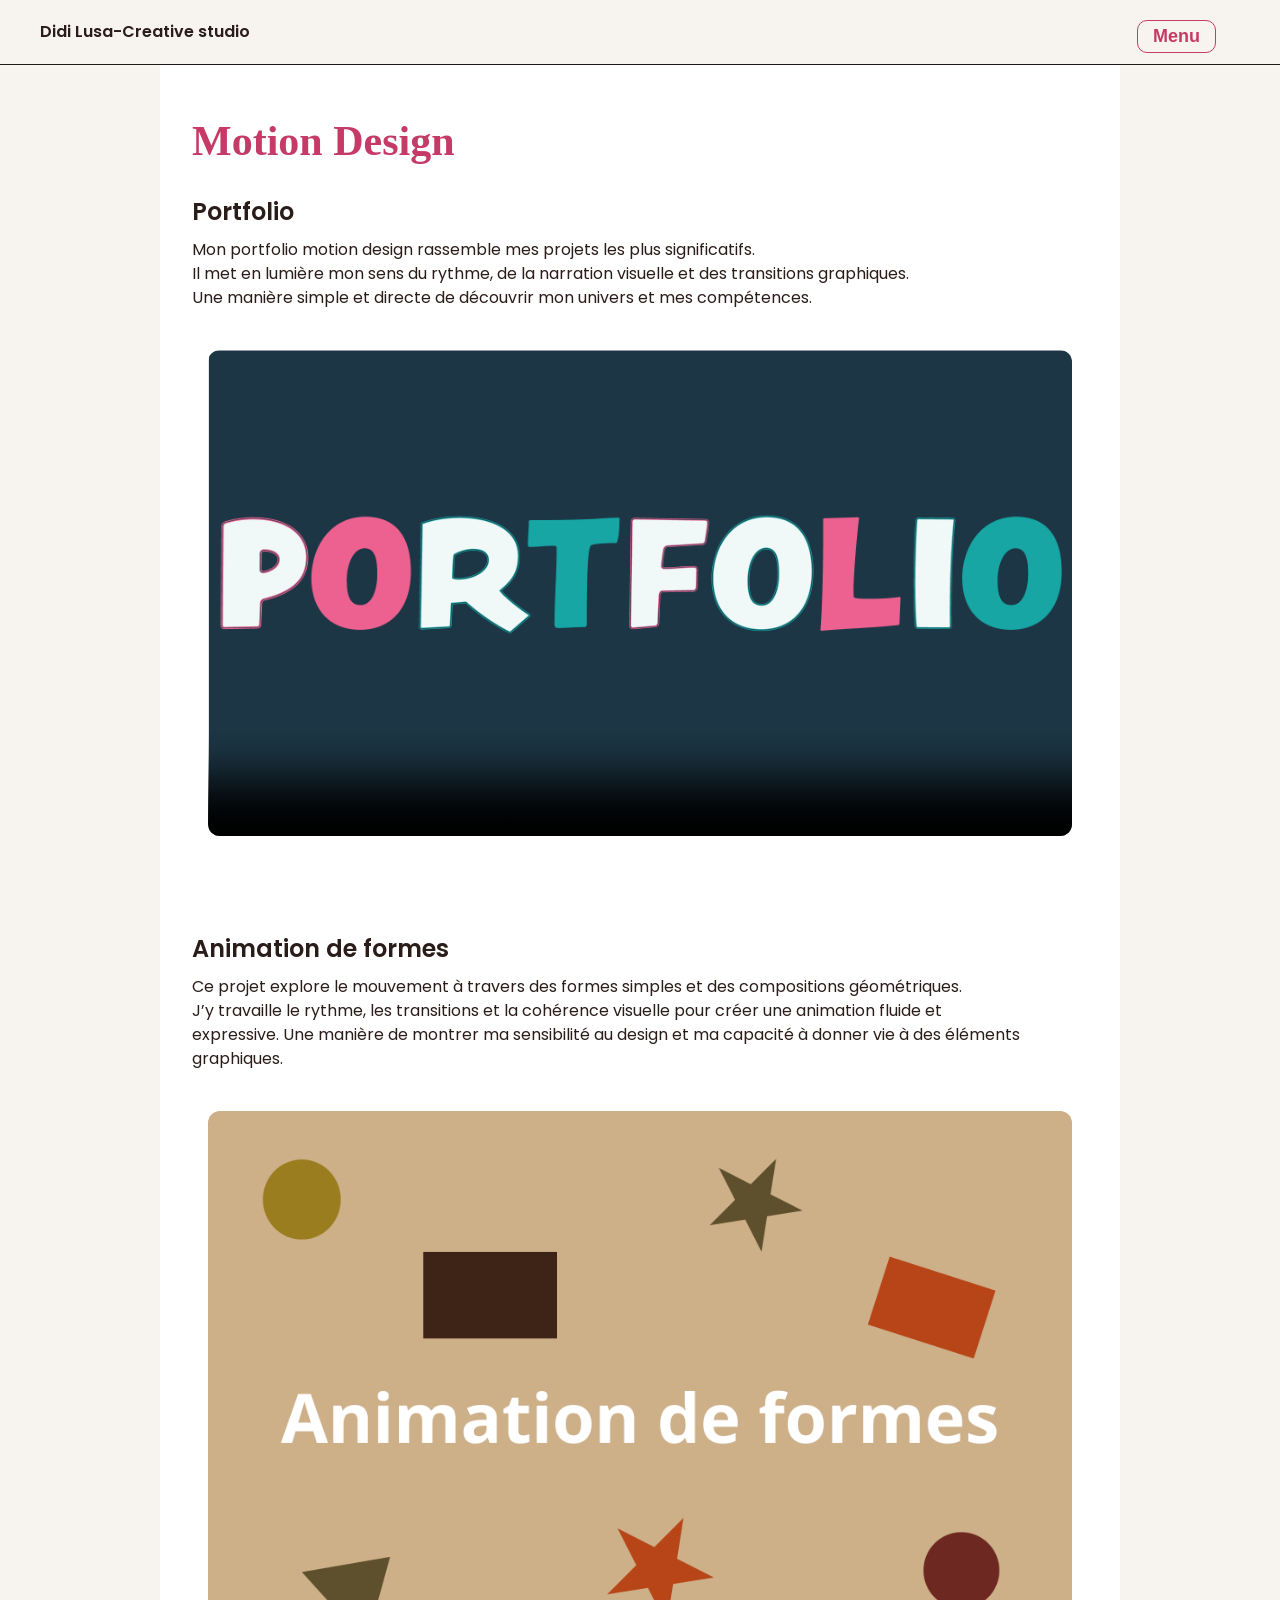
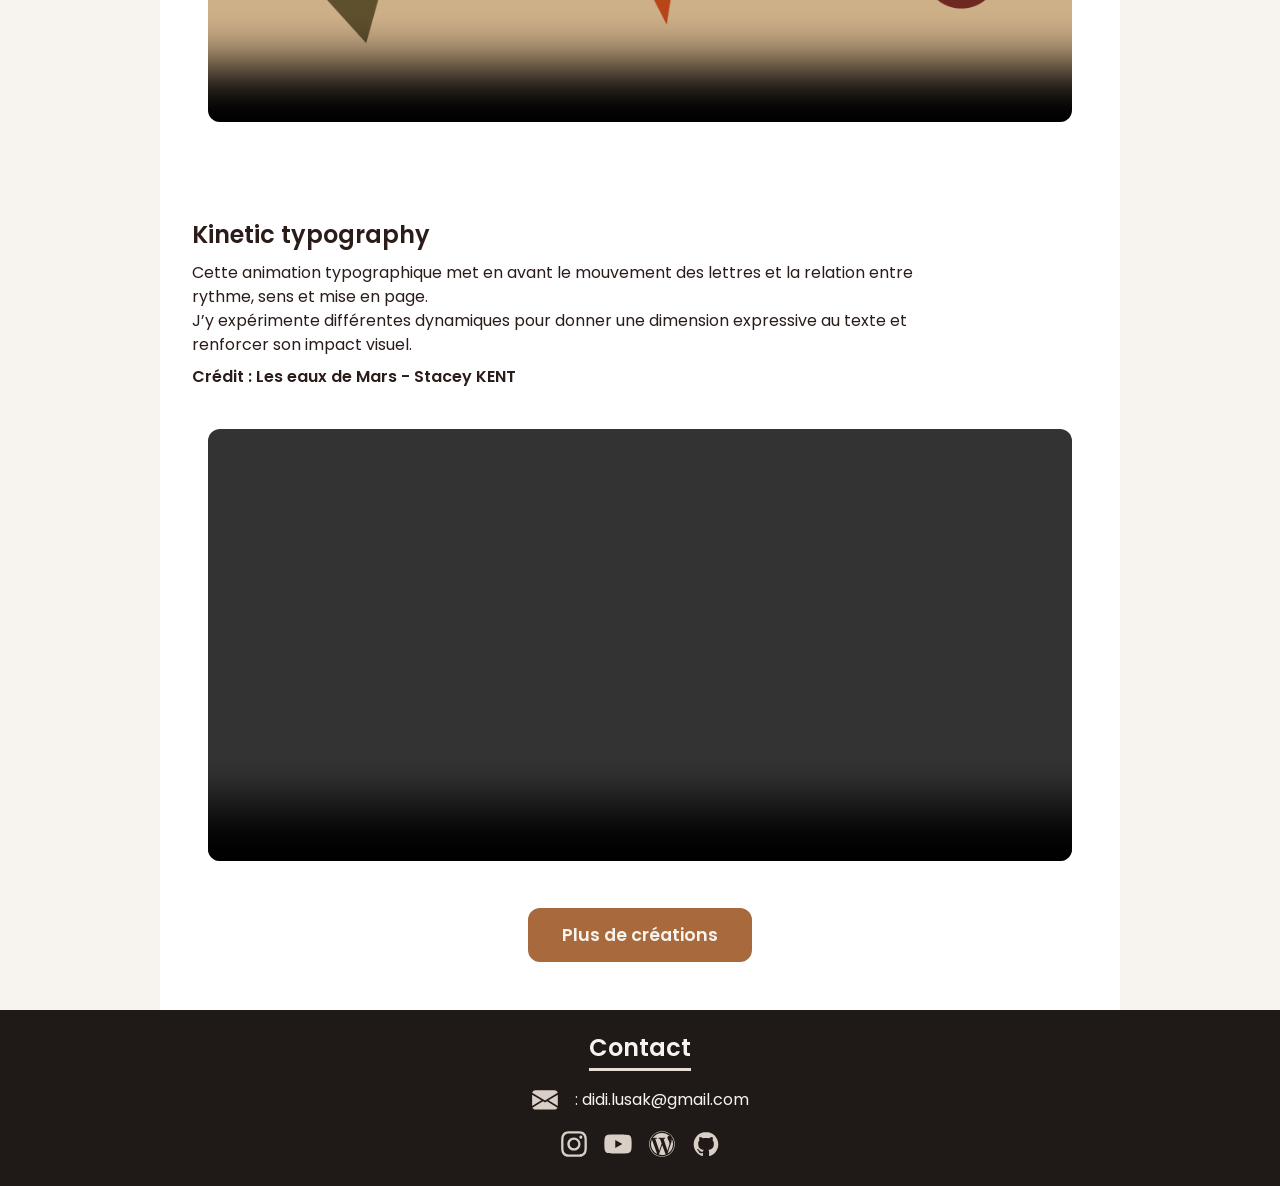
==== commit 8bc22dcd: "modification image animation formes" ====
--- a/animation.html
+++ b/animation.html
@@ -25,7 +25,7 @@
     <main>
         <section class="section-projet">
             <h1>Motion Design</h1>
-            <h2>Portfolio</h2>
+            <h2 id="motion">Portfolio</h2>
             <p>Mon portfolio motion design rassemble mes projets les plus significatifs. <br>
                 Il met en lumière mon sens du rythme, de la narration visuelle et des transitions graphiques. <br>
                 Une manière simple et directe de découvrir mon univers et mes compétences.</p>
@@ -45,7 +45,7 @@
                 graphiques.
             </p>
             <div class="block-video">
-                <video controls preload="metadata" poster="src/img/animation.jpg">
+                <video controls preload="metadata" poster="src/img/animation_formes.png">
                     <source src="src/videos/animation.mp4" type="video/mp4">
                     Votre navigateur ne supporte pas la vidéo.
             </div>
--- a/src/style.css
+++ b/src/style.css
@@ -453,9 +453,9 @@
 }
 
 .block-portfolio p {
-  color: var(--brun);
+  color: var(--cuivre);
   font-weight: 500;
-  font-size: 0.9rem;
+  font-size: 0.7rem;
 }
 
 .block-portfolio a {
@@ -598,12 +598,12 @@
   font-weight: 800;
   padding: 0.5em 0 0;
   color: var(--cuivre);
-  font-size: (1.2rem, 6vw, 2rem);
+  font-size: 1.2rem;
 }
 
 .projet-portfolio-content p {
-  font-weight: 300;
-  font-size: 0.9rem;
+  font-weight: 500;
+  font-size: 0.7rem;
 }
 
 .menu-projet {
@@ -612,17 +612,22 @@
 
 .menu-projet ul {
   padding: 1em 0;
+  list-style: none;
   display: flex;
   flex-wrap: wrap;
   gap: 2em;
   justify-content: center;
 }
 
-.menu-projet ul li {
-  list-style: none;
-  padding: 0.5em 0.9em;
-  border: 2px solid var(--cuivre);
-  border-radius: 12px;
+.menu-projet ul li a {
+  padding: 0.5em 0;
+  border-bottom: 2px solid var(--cuivre);
+  
+}
+.menu-projet ul li a.active{
+  border-bottom: 2px solid var(--rose);
+  color: var(--rose);
+  
 }
 
 
@@ -638,12 +643,15 @@
   margin: 1em 0 0.5em;
 }
 .block-projet-img,
-.img-projet{
+.img-projet {
   width: 100%;
   padding: 1em;
   margin: 0 auto;
   background: var(--blanc-pur);
-  border: 1px solid var(--brun-noirci);
+}
+
+.block-projet-img{
+  border: 1px solid var(--cuivre);
 }
 .img-projet img{
   width: 100%;
@@ -672,21 +680,6 @@
   font-style: italic;
 }
 
---------------IMAGES GRID-------
-/* .grid-images {
-  width: 100%;
-  padding: 0.5em;
-  display: grid;
-  gap: 1.5em;
-  grid-template-columns: 1fr 1fr;
-  grid-template-rows: auto auto;
-} */
-
-/* Image du haut = occupe toute la largeur */
-/* .grid-images .img3 {
-  width: 100%;
-  grid-column: 1 / 3;
-} */
 
 
 
@@ -802,6 +795,9 @@
   }
 
   /*--------PORTFOLIO----------*/
+  .menu-projet ul li {
+    margin: 0.3em 0;
+  }
   .block-portfolio {
     min-width: 100%;
   }
@@ -809,6 +805,7 @@
   .img-portfolio h3 {
     font-size: 1.2rem;
   }
+  
 
   /*----------------------SECTION ABOUT---------------------*/
   .about-content {
